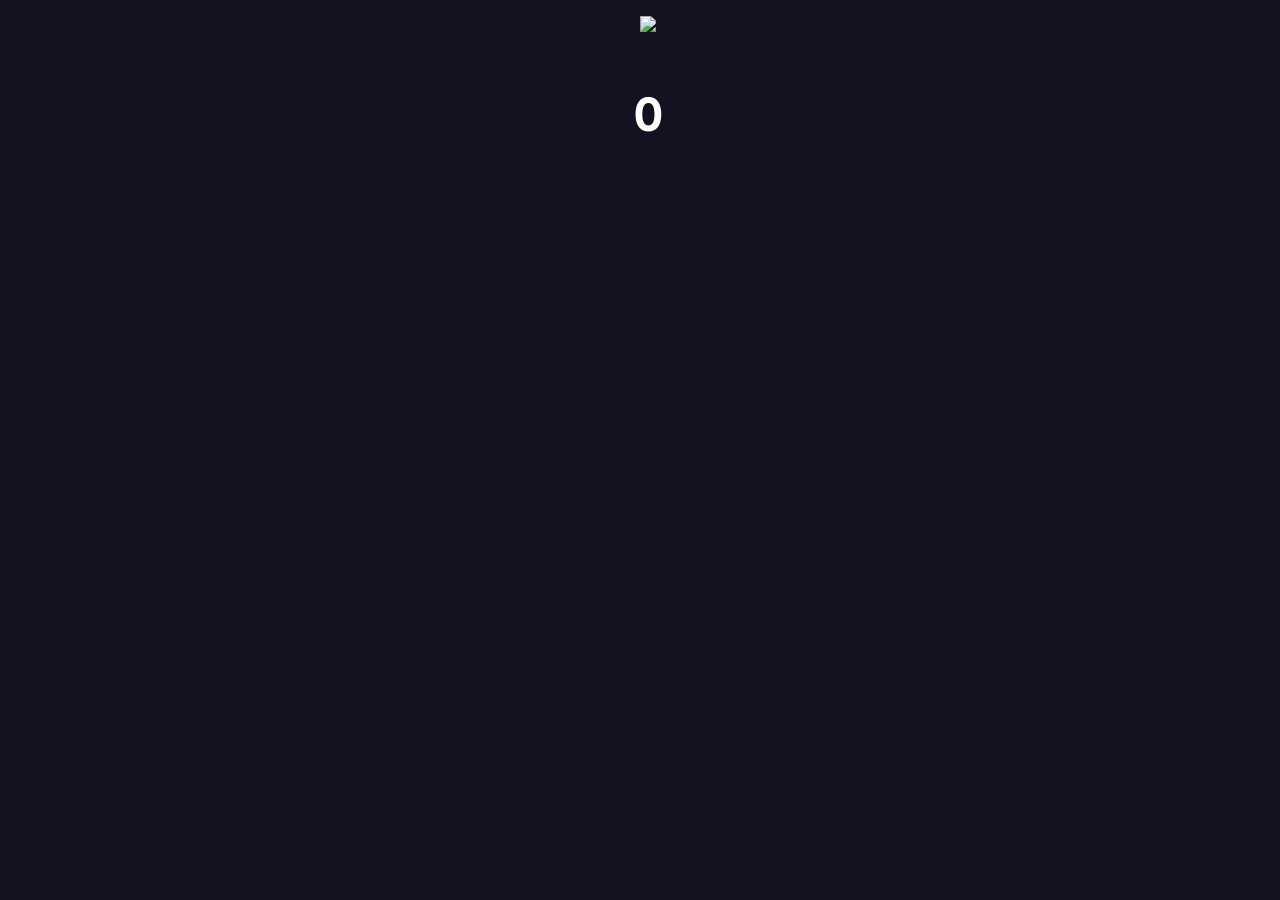
==== clicker.html @ 78fc333b "Add files via upload" ====
<!DOCTYPE html>
<html lang="en">
<head>
    <meta charset="UTF-8">
    <meta name="viewport" content="width=device-width, initial-scale=1.0, maximum-scale=1.0, user-scalable=no">
    <link rel="preconnect" href="https://fonts.googleapis.com">
    <link rel="preconnect" href="https://fonts.gstatic.com" crossorigin>
    <link href="https://fonts.googleapis.com/css2?family=SUSE:wght@100..800&display=swap" rel="stylesheet">
    <link rel="stylesheet" href="/clicer.css">
    <script src="https://telegram.org/js/telegram-web-app.js" defer></script> 
    <script src="/clicker.js" defer></script>
    <title>Clicker - App</title>
</head>
<body>
    <div class="coin-block">
        <img src="/media/coin.png" style="cursor: pointer;" id="coin">
    </div>
    <div class="counter-value">
        <h1 id="score">0</h1>
    </div>
</body>
</html>
---- clicer.css ----
body {
    background-color: #141221;
    overflow: hidden;
    width: 100%;
    height: 100%;
    color: #FFFFFF;
    display: flex;
    flex-direction: column;
    align-items: center;
    justify-content: center;
    font-family: "SUSE", sans-serif;
}

.counter-value {
    width: auto;
    height: auto;
    position: relative;
    font-size: 24px;
    text-align: center;
    margin-top: 20px; 
}

.coin-block img {
    margin-top: 50%;
    display: flex;
    align-items: center;
    justify-content: center;
}

.coin-block {
    width: auto;
    height: auto;
    margin: 0 auto;
    display: flex;
    align-items: center;
    justify-content: center;
    animation-name: jump;
    animation-duration: 3s;
    animation-iteration-count: infinite;
    animation-timing-function: linear;
}

@keyframes jump {
    from, 20%, 53%, 80%, to {
    -webkit-animation-timing-function: cubic-bezier(0.215, 0.610, 0.355, 1.000);
    animation-timing-function: cubic-bezier(0.215, 0.610, 0.355, 1.000);
    -webkit-transform: translate3d(0,0,0);
    transform: translate3d(0,0,0);
}

    40%, 43% {
    -webkit-animation-timing-function: cubic-bezier(0.755, 0.050, 0.855, 0.060);
    animation-timing-function: cubic-bezier(0.755, 0.050, 0.855, 0.060);
    -webkit-transform: translate3d(0, -30px, 0);
    transform: translate3d(0, -30px, 0);
    }

    70% {
    -webkit-animation-timing-function: cubic-bezier(0.755, 0.050, 0.855, 0.060);
    animation-timing-function: cubic-bezier(0.755, 0.050, 0.855, 0.060);
    -webkit-transform: translate3d(0, -15px, 0);
    transform: translate3d(0, -15px, 0);
    }

    90% {
    -webkit-transform: translate3d(0,-4px,0);
    transform: translate3d(0,-4px,0);
    }
}

.jump {
    -webkit-animation-name: bounce;
    animation-name: bounce;
    -webkit-transform-origin: center bottom;
    transform-origin: center bottom;
}
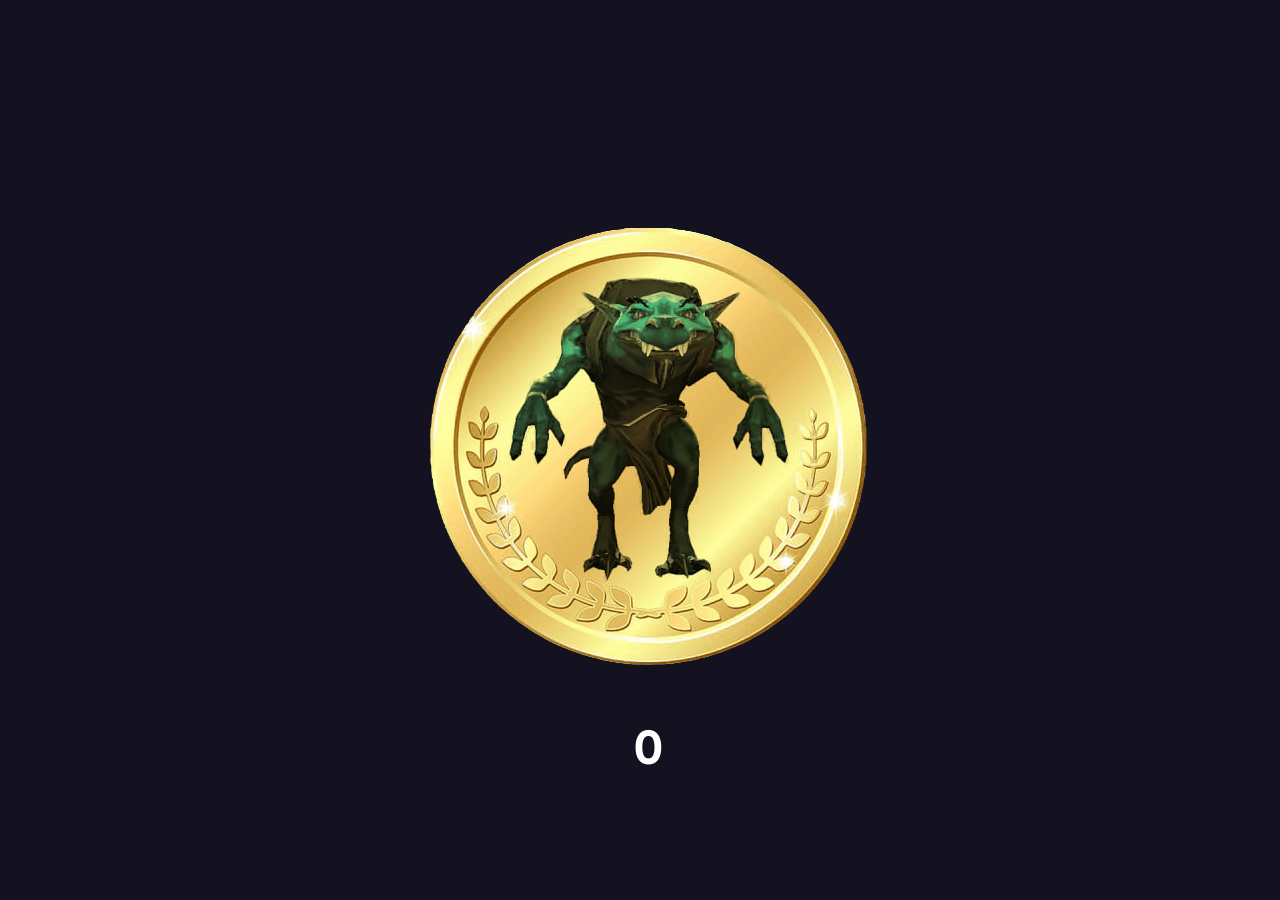
==== commit b71abe8b: "Update clicker.html" ====
--- a/clicker.html
+++ b/clicker.html
@@ -13,10 +13,10 @@
 </head>
 <body>
     <div class="coin-block">
-        <img src="/media/coin.png" style="cursor: pointer;" id="coin">
+        <img src="coin.png" style="cursor: pointer;" id="coin">
     </div>
     <div class="counter-value">
         <h1 id="score">0</h1>
     </div>
 </body>
-</html>+</html>
